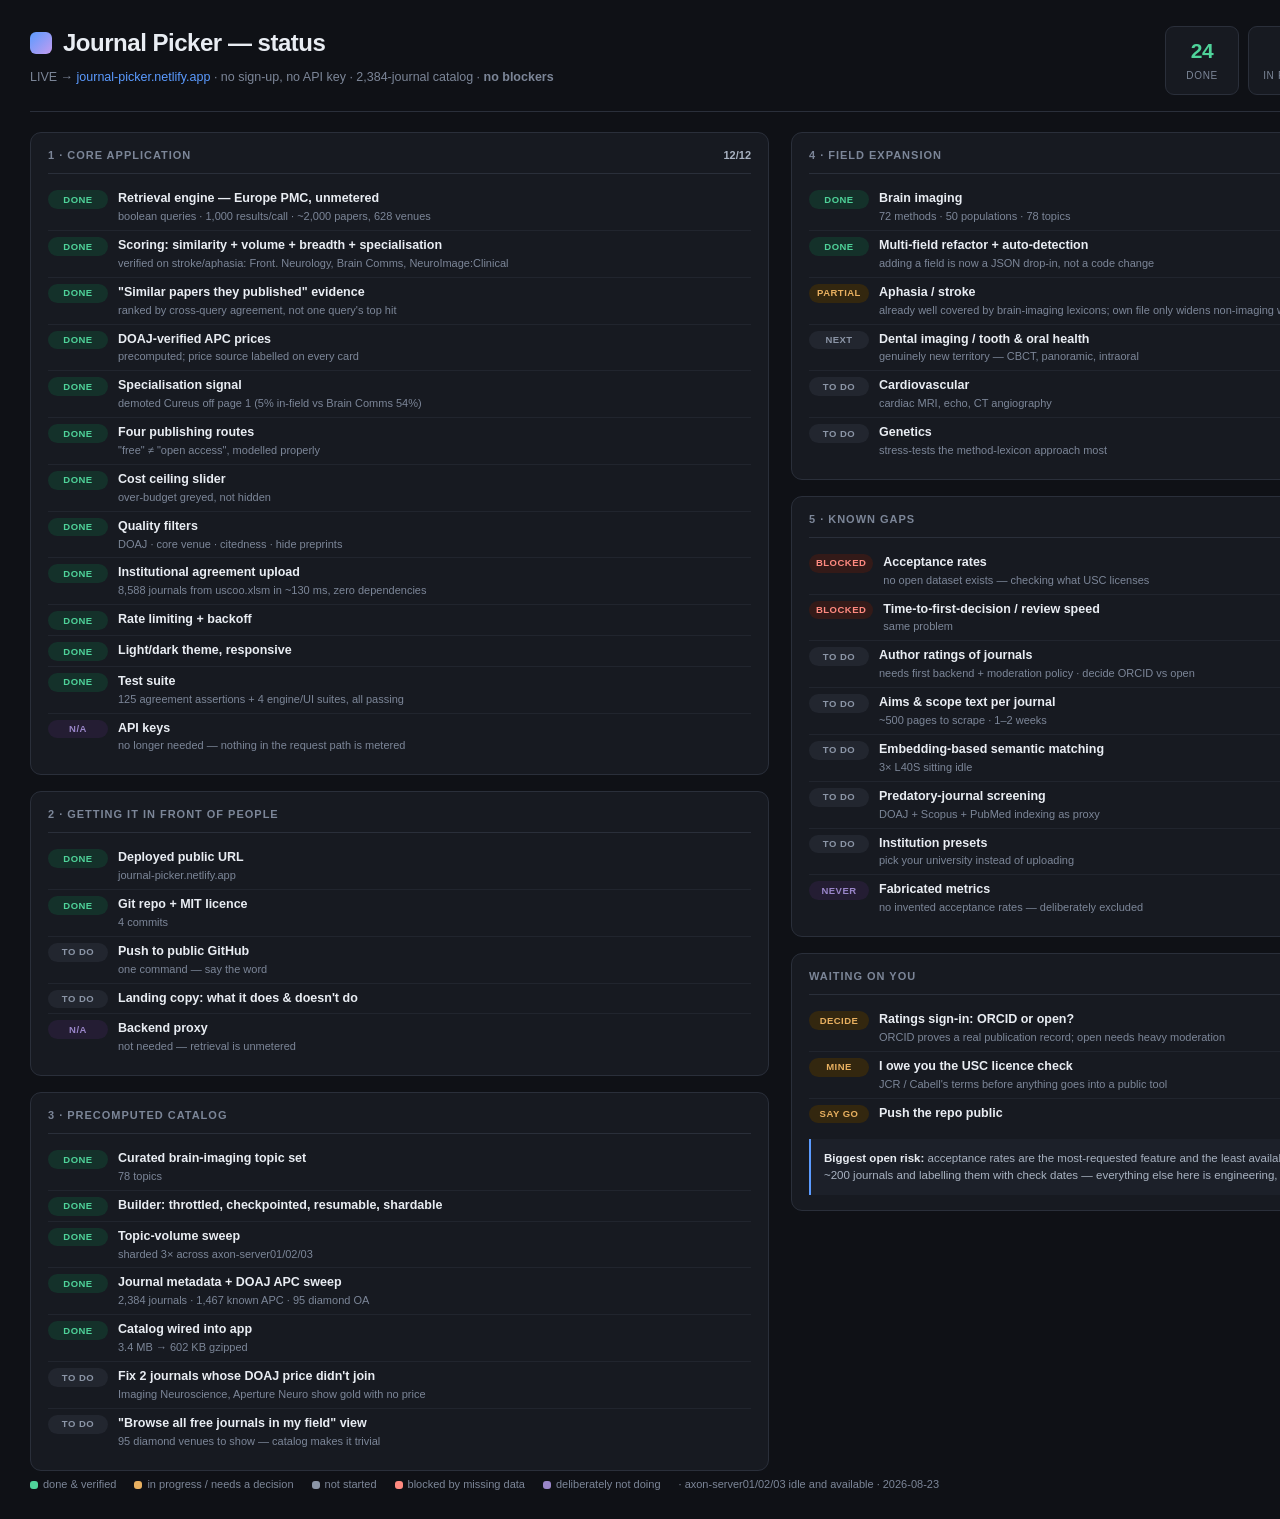
==== status/grid.html @ dd2dc330 "Add visual status grid status/grid.html + render.py produce status/progress.png, the at-a-glance boa" ====
<!DOCTYPE html><html><head><meta charset="utf-8"><style>
:root{
 --bg:#0f1116;--card:#171a21;--card2:#1c2029;--ink:#e9edf3;--ink2:#a8b2c1;--ink3:#79839400;
 --dim:#7c8698;--line:#2a2f3a;--acc:#5b9bff;
 --ok:#4fd39a;--okbg:#14312a;--wip:#e8b060;--wipbg:#33270f;
 --todo:#8b95a6;--todobg:#22262f;--blocked:#ff8a80;--blockedbg:#331a18;
 --skip:#9a86c9;--skipbg:#241d33;
}
*{box-sizing:border-box;margin:0;padding:0}
body{background:var(--bg);color:var(--ink);font:13px/1.45 -apple-system,BlinkMacSystemFont,"Segoe UI",Inter,sans-serif;padding:26px 30px;width:1560px}
.head{display:flex;justify-content:space-between;align-items:flex-start;border-bottom:1px solid var(--line);padding-bottom:16px;margin-bottom:20px}
h1{font-size:24px;letter-spacing:-.02em;display:flex;align-items:center;gap:11px}
.mark{width:22px;height:22px;border-radius:6px;background:linear-gradient(135deg,#5b9bff,#c39cf0)}
.sub{color:var(--dim);font-size:12.5px;margin-top:7px}
.sub a{color:var(--acc);text-decoration:none}
.tally{display:flex;gap:9px}
.t{background:var(--card);border:1px solid var(--line);border-radius:9px;padding:9px 14px;text-align:center;min-width:74px}
.t b{display:block;font-size:21px;letter-spacing:-.02em}
.t span{font-size:10px;text-transform:uppercase;letter-spacing:.07em;color:var(--dim)}
.t.ok b{color:var(--ok)} .t.wip b{color:var(--wip)} .t.blk b{color:var(--blocked)}
.cols{column-count:2;column-gap:22px}
.sec{background:var(--card);border:1px solid var(--line);border-radius:11px;padding:15px 17px;margin-bottom:16px;break-inside:avoid}
.sec h2{font-size:11px;text-transform:uppercase;letter-spacing:.09em;color:var(--dim);padding-bottom:9px;border-bottom:1px solid var(--line);margin-bottom:10px;display:flex;justify-content:space-between}
.sec h2 em{font-style:normal;color:var(--ink2);letter-spacing:0;text-transform:none;font-size:11px}
.row{display:flex;gap:10px;padding:5px 0;align-items:flex-start}
.row+.row{border-top:1px solid #21252e}
.pill{flex:none;font-size:9.5px;font-weight:700;text-transform:uppercase;letter-spacing:.05em;padding:2.5px 7px;border-radius:20px;margin-top:1px;min-width:60px;text-align:center}
.p-ok{background:var(--okbg);color:var(--ok)} .p-wip{background:var(--wipbg);color:var(--wip)}
.p-todo{background:var(--todobg);color:var(--todo)} .p-blk{background:var(--blockedbg);color:var(--blocked)}
.p-skip{background:var(--skipbg);color:var(--skip)}
.txt{flex:1;min-width:0}
.txt b{font-weight:600;font-size:12.5px}
.txt i{font-style:normal;display:block;color:var(--dim);font-size:11px;margin-top:1px}
.note{background:var(--card2);border-left:2px solid var(--acc);border-radius:0 8px 8px 0;padding:11px 13px;margin-top:11px;font-size:11.5px;color:var(--ink2)}
.note b{color:var(--ink)}
.foot{margin-top:6px;color:var(--dim);font-size:11px;display:flex;gap:18px;flex-wrap:wrap}
.k{display:inline-flex;align-items:center;gap:5px}
.dot{width:8px;height:8px;border-radius:3px;display:inline-block}
</style></head><body>

<div class="head">
 <div>
  <h1><span class="mark"></span>Journal Picker — status</h1>
  <div class="sub">LIVE → <a>journal-picker.netlify.app</a> · no sign-up, no API key · 2,384-journal catalog · <b>no blockers</b></div>
 </div>
 <div class="tally">
  <div class="t ok"><b>24</b><span>done</span></div>
  <div class="t wip"><b>2</b><span>in progress</span></div>
  <div class="t"><b>12</b><span>to do</span></div>
  <div class="t blk"><b>2</b><span>blocked</span></div>
 </div>
</div>

<div class="cols">

<div class="sec"><h2>1 · Core application <em>12/12</em></h2>
<div class="row"><span class="pill p-ok">done</span><div class="txt"><b>Retrieval engine — Europe PMC, unmetered</b><i>boolean queries · 1,000 results/call · ~2,000 papers, 628 venues</i></div></div>
<div class="row"><span class="pill p-ok">done</span><div class="txt"><b>Scoring: similarity + volume + breadth + specialisation</b><i>verified on stroke/aphasia: Front. Neurology, Brain Comms, NeuroImage:Clinical</i></div></div>
<div class="row"><span class="pill p-ok">done</span><div class="txt"><b>"Similar papers they published" evidence</b><i>ranked by cross-query agreement, not one query's top hit</i></div></div>
<div class="row"><span class="pill p-ok">done</span><div class="txt"><b>DOAJ-verified APC prices</b><i>precomputed; price source labelled on every card</i></div></div>
<div class="row"><span class="pill p-ok">done</span><div class="txt"><b>Specialisation signal</b><i>demoted Cureus off page 1 (5% in-field vs Brain Comms 54%)</i></div></div>
<div class="row"><span class="pill p-ok">done</span><div class="txt"><b>Four publishing routes</b><i>"free" ≠ "open access", modelled properly</i></div></div>
<div class="row"><span class="pill p-ok">done</span><div class="txt"><b>Cost ceiling slider</b><i>over-budget greyed, not hidden</i></div></div>
<div class="row"><span class="pill p-ok">done</span><div class="txt"><b>Quality filters</b><i>DOAJ · core venue · citedness · hide preprints</i></div></div>
<div class="row"><span class="pill p-ok">done</span><div class="txt"><b>Institutional agreement upload</b><i>8,588 journals from uscoo.xlsm in ~130 ms, zero dependencies</i></div></div>
<div class="row"><span class="pill p-ok">done</span><div class="txt"><b>Rate limiting + backoff</b></div></div>
<div class="row"><span class="pill p-ok">done</span><div class="txt"><b>Light/dark theme, responsive</b></div></div>
<div class="row"><span class="pill p-ok">done</span><div class="txt"><b>Test suite</b><i>125 agreement assertions + 4 engine/UI suites, all passing</i></div></div>
<div class="row"><span class="pill p-skip">n/a</span><div class="txt"><b>API keys</b><i>no longer needed — nothing in the request path is metered</i></div></div>
</div>

<div class="sec"><h2>2 · Getting it in front of people</h2>
<div class="row"><span class="pill p-ok">done</span><div class="txt"><b>Deployed public URL</b><i>journal-picker.netlify.app</i></div></div>
<div class="row"><span class="pill p-ok">done</span><div class="txt"><b>Git repo + MIT licence</b><i>4 commits</i></div></div>
<div class="row"><span class="pill p-todo">to do</span><div class="txt"><b>Push to public GitHub</b><i>one command — say the word</i></div></div>
<div class="row"><span class="pill p-todo">to do</span><div class="txt"><b>Landing copy: what it does &amp; doesn't do</b></div></div>
<div class="row"><span class="pill p-skip">n/a</span><div class="txt"><b>Backend proxy</b><i>not needed — retrieval is unmetered</i></div></div>
</div>

<div class="sec"><h2>3 · Precomputed catalog</h2>
<div class="row"><span class="pill p-ok">done</span><div class="txt"><b>Curated brain-imaging topic set</b><i>78 topics</i></div></div>
<div class="row"><span class="pill p-ok">done</span><div class="txt"><b>Builder: throttled, checkpointed, resumable, shardable</b></div></div>
<div class="row"><span class="pill p-ok">done</span><div class="txt"><b>Topic-volume sweep</b><i>sharded 3× across axon-server01/02/03</i></div></div>
<div class="row"><span class="pill p-ok">done</span><div class="txt"><b>Journal metadata + DOAJ APC sweep</b><i>2,384 journals · 1,467 known APC · 95 diamond OA</i></div></div>
<div class="row"><span class="pill p-ok">done</span><div class="txt"><b>Catalog wired into app</b><i>3.4 MB → 602 KB gzipped</i></div></div>
<div class="row"><span class="pill p-todo">to do</span><div class="txt"><b>Fix 2 journals whose DOAJ price didn't join</b><i>Imaging Neuroscience, Aperture Neuro show gold with no price</i></div></div>
<div class="row"><span class="pill p-todo">to do</span><div class="txt"><b>"Browse all free journals in my field" view</b><i>95 diamond venues to show — catalog makes it trivial</i></div></div>
</div>

<div class="sec"><h2>4 · Field expansion <em>your priority order</em></h2>
<div class="row"><span class="pill p-ok">done</span><div class="txt"><b>Brain imaging</b><i>72 methods · 50 populations · 78 topics</i></div></div>
<div class="row"><span class="pill p-ok">done</span><div class="txt"><b>Multi-field refactor + auto-detection</b><i>adding a field is now a JSON drop-in, not a code change</i></div></div>
<div class="row"><span class="pill p-wip">partial</span><div class="txt"><b>Aphasia / stroke</b><i>already well covered by brain-imaging lexicons; own file only widens non-imaging work</i></div></div>
<div class="row"><span class="pill p-todo">next</span><div class="txt"><b>Dental imaging / tooth &amp; oral health</b><i>genuinely new territory — CBCT, panoramic, intraoral</i></div></div>
<div class="row"><span class="pill p-todo">to do</span><div class="txt"><b>Cardiovascular</b><i>cardiac MRI, echo, CT angiography</i></div></div>
<div class="row"><span class="pill p-todo">to do</span><div class="txt"><b>Genetics</b><i>stress-tests the method-lexicon approach most</i></div></div>
</div>

<div class="sec"><h2>5 · Known gaps</h2>
<div class="row"><span class="pill p-blk">blocked</span><div class="txt"><b>Acceptance rates</b><i>no open dataset exists — checking what USC licenses</i></div></div>
<div class="row"><span class="pill p-blk">blocked</span><div class="txt"><b>Time-to-first-decision / review speed</b><i>same problem</i></div></div>
<div class="row"><span class="pill p-todo">to do</span><div class="txt"><b>Author ratings of journals</b><i>needs first backend + moderation policy · decide ORCID vs open</i></div></div>
<div class="row"><span class="pill p-todo">to do</span><div class="txt"><b>Aims &amp; scope text per journal</b><i>~500 pages to scrape · 1–2 weeks</i></div></div>
<div class="row"><span class="pill p-todo">to do</span><div class="txt"><b>Embedding-based semantic matching</b><i>3× L40S sitting idle</i></div></div>
<div class="row"><span class="pill p-todo">to do</span><div class="txt"><b>Predatory-journal screening</b><i>DOAJ + Scopus + PubMed indexing as proxy</i></div></div>
<div class="row"><span class="pill p-todo">to do</span><div class="txt"><b>Institution presets</b><i>pick your university instead of uploading</i></div></div>
<div class="row"><span class="pill p-skip">never</span><div class="txt"><b>Fabricated metrics</b><i>no invented acceptance rates — deliberately excluded</i></div></div>
</div>

<div class="sec"><h2>Waiting on you</h2>
<div class="row"><span class="pill p-wip">decide</span><div class="txt"><b>Ratings sign-in: ORCID or open?</b><i>ORCID proves a real publication record; open needs heavy moderation</i></div></div>
<div class="row"><span class="pill p-wip">mine</span><div class="txt"><b>I owe you the USC licence check</b><i>JCR / Cabell's terms before anything goes into a public tool</i></div></div>
<div class="row"><span class="pill p-wip">say go</span><div class="txt"><b>Push the repo public</b></div></div>
<div class="note"><b>Biggest open risk:</b> acceptance rates are the most-requested feature and the least available. Realistic path is hand-curating the top ~200 journals and labelling them with check dates — everything else here is engineering, that one is data.</div>
</div>

</div>

<div class="foot">
 <span class="k"><i class="dot" style="background:#4fd39a"></i>done &amp; verified</span>
 <span class="k"><i class="dot" style="background:#e8b060"></i>in progress / needs a decision</span>
 <span class="k"><i class="dot" style="background:#8b95a6"></i>not started</span>
 <span class="k"><i class="dot" style="background:#ff8a80"></i>blocked by missing data</span>
 <span class="k"><i class="dot" style="background:#9a86c9"></i>deliberately not doing</span>
 <span>· axon-server01/02/03 idle and available · 2026-08-23</span>
</div>
</body></html>
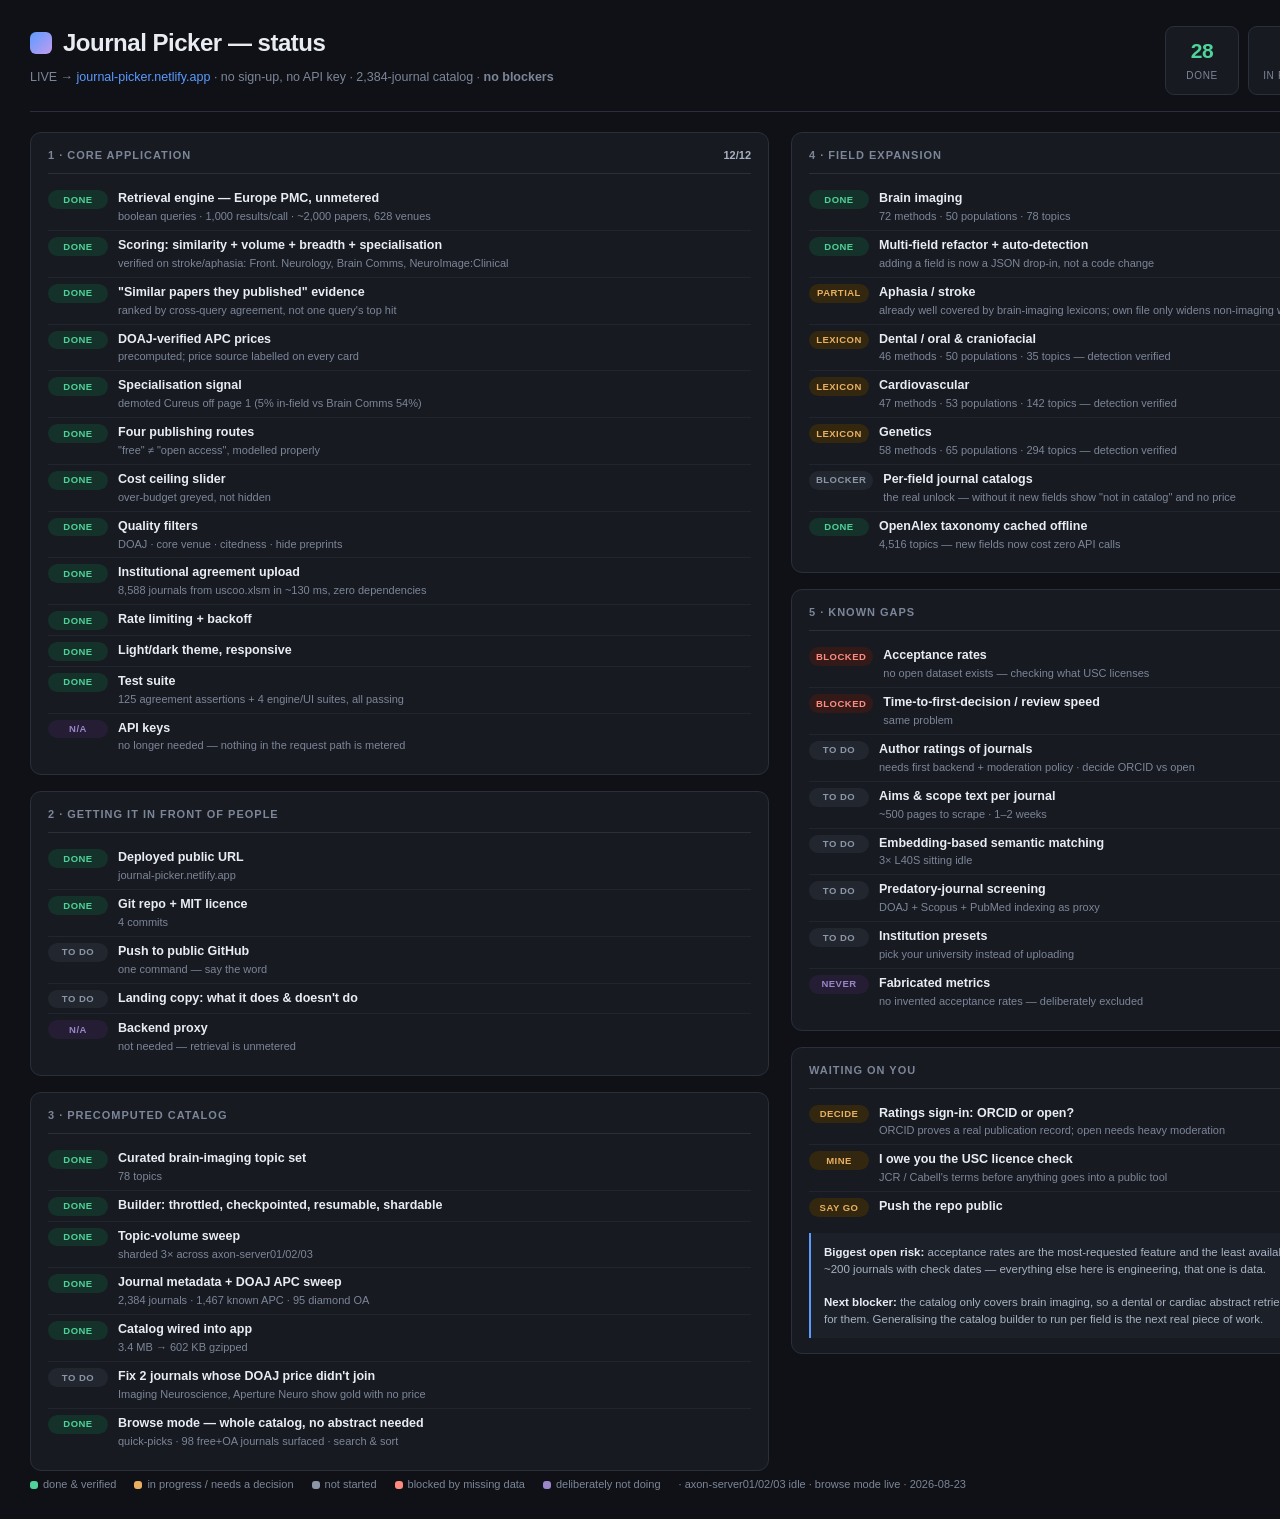
==== commit f5617102: "Refresh status grid Co-Authored-By: Claude Opus 5 (1M context) <noreply@anthropic.com>" ====
--- a/status/grid.html
+++ b/status/grid.html
@@ -44,9 +44,9 @@
   <div class="sub">LIVE → <a>journal-picker.netlify.app</a> · no sign-up, no API key · 2,384-journal catalog · <b>no blockers</b></div>
  </div>
  <div class="tally">
-  <div class="t ok"><b>24</b><span>done</span></div>
+  <div class="t ok"><b>28</b><span>done</span></div>
   <div class="t wip"><b>2</b><span>in progress</span></div>
-  <div class="t"><b>12</b><span>to do</span></div>
+  <div class="t"><b>9</b><span>to do</span></div>
   <div class="t blk"><b>2</b><span>blocked</span></div>
  </div>
 </div>
@@ -84,16 +84,18 @@
 <div class="row"><span class="pill p-ok">done</span><div class="txt"><b>Journal metadata + DOAJ APC sweep</b><i>2,384 journals · 1,467 known APC · 95 diamond OA</i></div></div>
 <div class="row"><span class="pill p-ok">done</span><div class="txt"><b>Catalog wired into app</b><i>3.4 MB → 602 KB gzipped</i></div></div>
 <div class="row"><span class="pill p-todo">to do</span><div class="txt"><b>Fix 2 journals whose DOAJ price didn't join</b><i>Imaging Neuroscience, Aperture Neuro show gold with no price</i></div></div>
-<div class="row"><span class="pill p-todo">to do</span><div class="txt"><b>"Browse all free journals in my field" view</b><i>95 diamond venues to show — catalog makes it trivial</i></div></div>
+<div class="row"><span class="pill p-ok">done</span><div class="txt"><b>Browse mode — whole catalog, no abstract needed</b><i>quick-picks · 98 free+OA journals surfaced · search &amp; sort</i></div></div>
 </div>
 
-<div class="sec"><h2>4 · Field expansion <em>your priority order</em></h2>
+<div class="sec"><h2>4 · Field expansion <em>lexicons done, catalogs pending</em></h2>
 <div class="row"><span class="pill p-ok">done</span><div class="txt"><b>Brain imaging</b><i>72 methods · 50 populations · 78 topics</i></div></div>
 <div class="row"><span class="pill p-ok">done</span><div class="txt"><b>Multi-field refactor + auto-detection</b><i>adding a field is now a JSON drop-in, not a code change</i></div></div>
 <div class="row"><span class="pill p-wip">partial</span><div class="txt"><b>Aphasia / stroke</b><i>already well covered by brain-imaging lexicons; own file only widens non-imaging work</i></div></div>
-<div class="row"><span class="pill p-todo">next</span><div class="txt"><b>Dental imaging / tooth &amp; oral health</b><i>genuinely new territory — CBCT, panoramic, intraoral</i></div></div>
-<div class="row"><span class="pill p-todo">to do</span><div class="txt"><b>Cardiovascular</b><i>cardiac MRI, echo, CT angiography</i></div></div>
-<div class="row"><span class="pill p-todo">to do</span><div class="txt"><b>Genetics</b><i>stress-tests the method-lexicon approach most</i></div></div>
+<div class="row"><span class="pill p-wip">lexicon</span><div class="txt"><b>Dental / oral &amp; craniofacial</b><i>46 methods · 50 populations · 35 topics — detection verified</i></div></div>
+<div class="row"><span class="pill p-wip">lexicon</span><div class="txt"><b>Cardiovascular</b><i>47 methods · 53 populations · 142 topics — detection verified</i></div></div>
+<div class="row"><span class="pill p-wip">lexicon</span><div class="txt"><b>Genetics</b><i>58 methods · 65 populations · 294 topics — detection verified</i></div></div>
+<div class="row"><span class="pill p-todo">blocker</span><div class="txt"><b>Per-field journal catalogs</b><i>the real unlock — without it new fields show "not in catalog" and no price</i></div></div>
+<div class="row"><span class="pill p-ok">done</span><div class="txt"><b>OpenAlex taxonomy cached offline</b><i>4,516 topics — new fields now cost zero API calls</i></div></div>
 </div>
 
 <div class="sec"><h2>5 · Known gaps</h2>
@@ -111,7 +113,7 @@
 <div class="row"><span class="pill p-wip">decide</span><div class="txt"><b>Ratings sign-in: ORCID or open?</b><i>ORCID proves a real publication record; open needs heavy moderation</i></div></div>
 <div class="row"><span class="pill p-wip">mine</span><div class="txt"><b>I owe you the USC licence check</b><i>JCR / Cabell's terms before anything goes into a public tool</i></div></div>
 <div class="row"><span class="pill p-wip">say go</span><div class="txt"><b>Push the repo public</b></div></div>
-<div class="note"><b>Biggest open risk:</b> acceptance rates are the most-requested feature and the least available. Realistic path is hand-curating the top ~200 journals and labelling them with check dates — everything else here is engineering, that one is data.</div>
+<div class="note"><b>Biggest open risk:</b> acceptance rates are the most-requested feature and the least available. Realistic path is hand-curating the top ~200 journals with check dates — everything else here is engineering, that one is data.<br><br><b>Next blocker:</b> the catalog only covers brain imaging, so a dental or cardiac abstract retrieves the right journals but shows no price for them. Generalising the catalog builder to run per field is the next real piece of work.</div>
 </div>
 
 </div>
@@ -122,6 +124,6 @@
  <span class="k"><i class="dot" style="background:#8b95a6"></i>not started</span>
  <span class="k"><i class="dot" style="background:#ff8a80"></i>blocked by missing data</span>
  <span class="k"><i class="dot" style="background:#9a86c9"></i>deliberately not doing</span>
- <span>· axon-server01/02/03 idle and available · 2026-08-23</span>
+ <span>· axon-server01/02/03 idle · browse mode live · 2026-08-23</span>
 </div>
 </body></html>
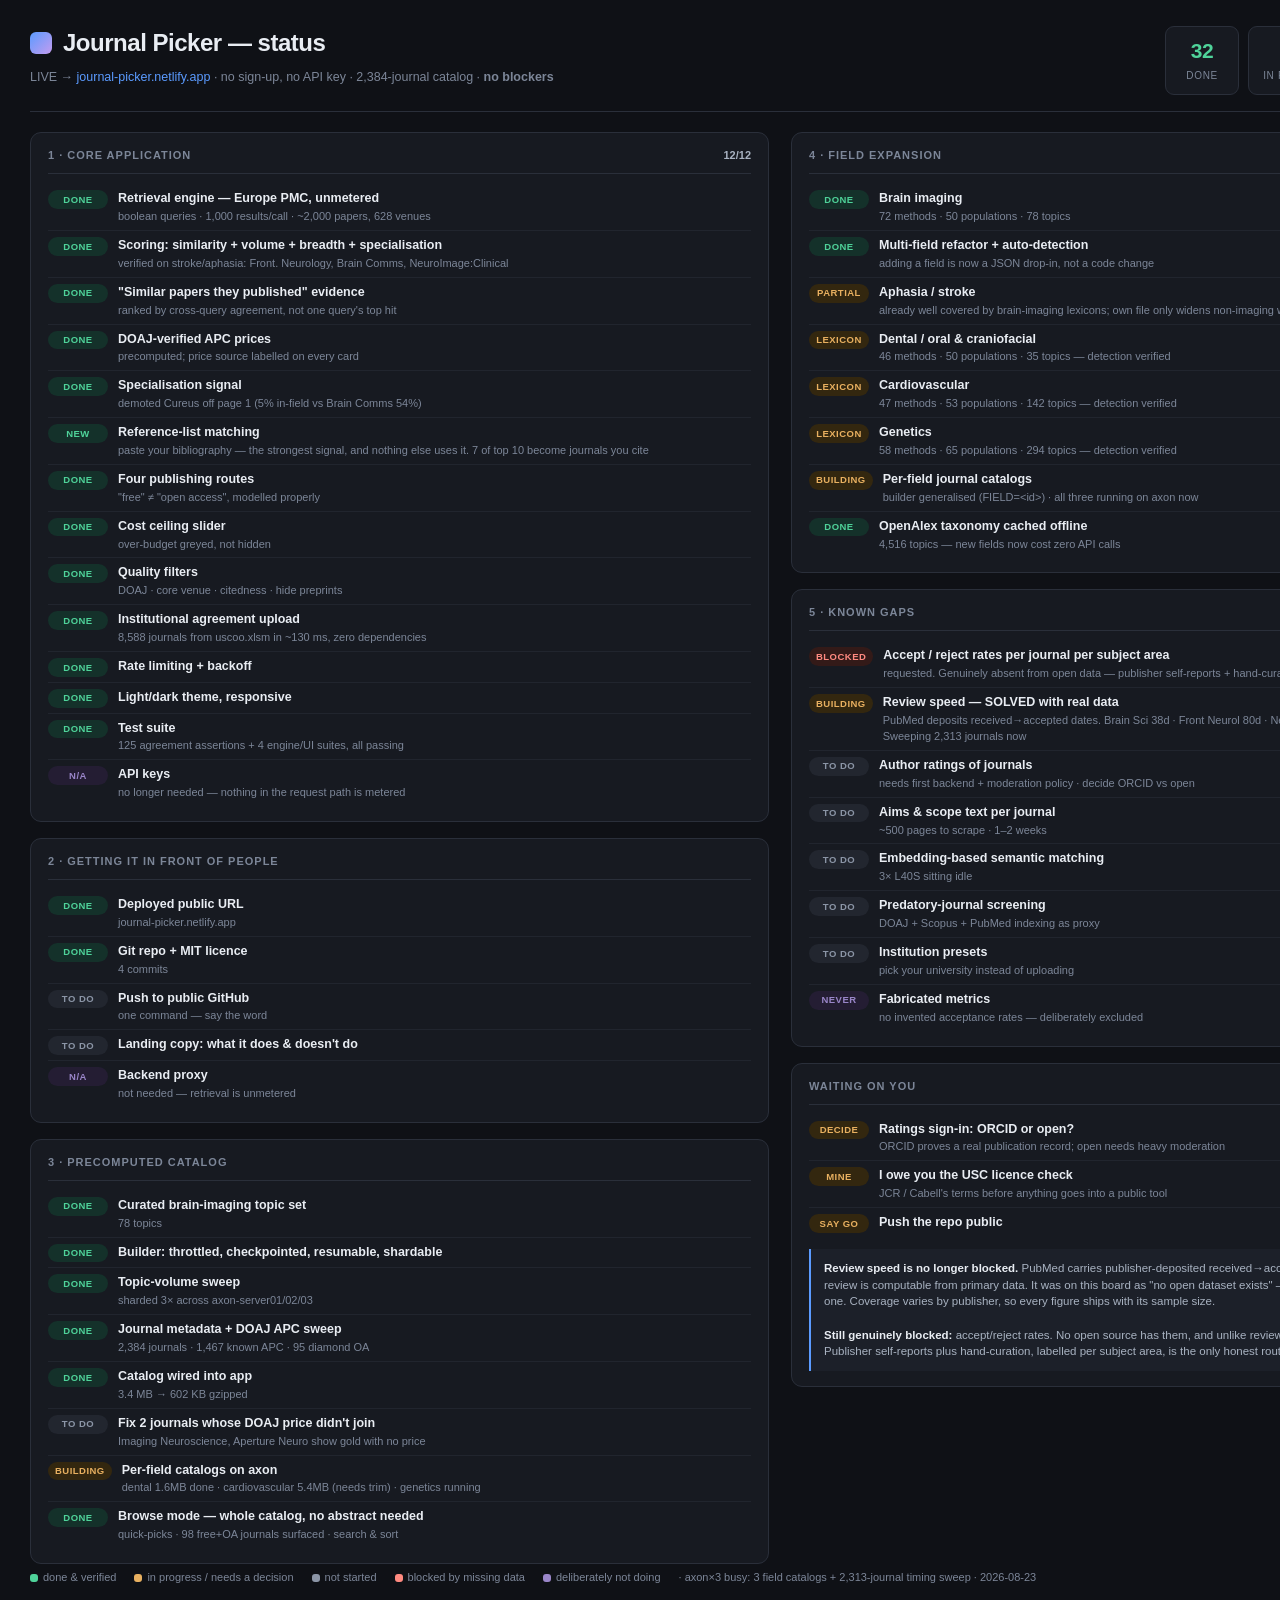
==== commit 6b1ec3a8: "Refresh status grid Co-Authored-By: Claude Opus 5 (1M context) <noreply@anthropic.com>" ====
--- a/status/grid.html
+++ b/status/grid.html
@@ -44,10 +44,10 @@
   <div class="sub">LIVE → <a>journal-picker.netlify.app</a> · no sign-up, no API key · 2,384-journal catalog · <b>no blockers</b></div>
  </div>
  <div class="tally">
-  <div class="t ok"><b>28</b><span>done</span></div>
-  <div class="t wip"><b>2</b><span>in progress</span></div>
+  <div class="t ok"><b>32</b><span>done</span></div>
+  <div class="t wip"><b>5</b><span>in progress</span></div>
   <div class="t"><b>9</b><span>to do</span></div>
-  <div class="t blk"><b>2</b><span>blocked</span></div>
+  <div class="t blk"><b>1</b><span>blocked</span></div>
  </div>
 </div>
 
@@ -59,6 +59,7 @@
 <div class="row"><span class="pill p-ok">done</span><div class="txt"><b>"Similar papers they published" evidence</b><i>ranked by cross-query agreement, not one query's top hit</i></div></div>
 <div class="row"><span class="pill p-ok">done</span><div class="txt"><b>DOAJ-verified APC prices</b><i>precomputed; price source labelled on every card</i></div></div>
 <div class="row"><span class="pill p-ok">done</span><div class="txt"><b>Specialisation signal</b><i>demoted Cureus off page 1 (5% in-field vs Brain Comms 54%)</i></div></div>
+<div class="row"><span class="pill p-ok">NEW</span><div class="txt"><b>Reference-list matching</b><i>paste your bibliography — the strongest signal, and nothing else uses it. 7 of top 10 become journals you cite</i></div></div>
 <div class="row"><span class="pill p-ok">done</span><div class="txt"><b>Four publishing routes</b><i>"free" ≠ "open access", modelled properly</i></div></div>
 <div class="row"><span class="pill p-ok">done</span><div class="txt"><b>Cost ceiling slider</b><i>over-budget greyed, not hidden</i></div></div>
 <div class="row"><span class="pill p-ok">done</span><div class="txt"><b>Quality filters</b><i>DOAJ · core venue · citedness · hide preprints</i></div></div>
@@ -84,6 +85,7 @@
 <div class="row"><span class="pill p-ok">done</span><div class="txt"><b>Journal metadata + DOAJ APC sweep</b><i>2,384 journals · 1,467 known APC · 95 diamond OA</i></div></div>
 <div class="row"><span class="pill p-ok">done</span><div class="txt"><b>Catalog wired into app</b><i>3.4 MB → 602 KB gzipped</i></div></div>
 <div class="row"><span class="pill p-todo">to do</span><div class="txt"><b>Fix 2 journals whose DOAJ price didn't join</b><i>Imaging Neuroscience, Aperture Neuro show gold with no price</i></div></div>
+<div class="row"><span class="pill p-wip">building</span><div class="txt"><b>Per-field catalogs on axon</b><i>dental 1.6MB done · cardiovascular 5.4MB (needs trim) · genetics running</i></div></div>
 <div class="row"><span class="pill p-ok">done</span><div class="txt"><b>Browse mode — whole catalog, no abstract needed</b><i>quick-picks · 98 free+OA journals surfaced · search &amp; sort</i></div></div>
 </div>
 
@@ -94,13 +96,13 @@
 <div class="row"><span class="pill p-wip">lexicon</span><div class="txt"><b>Dental / oral &amp; craniofacial</b><i>46 methods · 50 populations · 35 topics — detection verified</i></div></div>
 <div class="row"><span class="pill p-wip">lexicon</span><div class="txt"><b>Cardiovascular</b><i>47 methods · 53 populations · 142 topics — detection verified</i></div></div>
 <div class="row"><span class="pill p-wip">lexicon</span><div class="txt"><b>Genetics</b><i>58 methods · 65 populations · 294 topics — detection verified</i></div></div>
-<div class="row"><span class="pill p-todo">blocker</span><div class="txt"><b>Per-field journal catalogs</b><i>the real unlock — without it new fields show "not in catalog" and no price</i></div></div>
+<div class="row"><span class="pill p-wip">building</span><div class="txt"><b>Per-field journal catalogs</b><i>builder generalised (FIELD=&lt;id&gt;) · all three running on axon now</i></div></div>
 <div class="row"><span class="pill p-ok">done</span><div class="txt"><b>OpenAlex taxonomy cached offline</b><i>4,516 topics — new fields now cost zero API calls</i></div></div>
 </div>
 
 <div class="sec"><h2>5 · Known gaps</h2>
-<div class="row"><span class="pill p-blk">blocked</span><div class="txt"><b>Acceptance rates</b><i>no open dataset exists — checking what USC licenses</i></div></div>
-<div class="row"><span class="pill p-blk">blocked</span><div class="txt"><b>Time-to-first-decision / review speed</b><i>same problem</i></div></div>
+<div class="row"><span class="pill p-blk">blocked</span><div class="txt"><b>Accept / reject rates per journal per subject area</b><i>requested. Genuinely absent from open data — publisher self-reports + hand-curation is the only route</i></div></div>
+<div class="row"><span class="pill p-wip">building</span><div class="txt"><b>Review speed — SOLVED with real data</b><i>PubMed deposits received→accepted dates. Brain Sci 38d · Front Neurol 80d · NeuroImage 138d · Brain Comms 222d. Sweeping 2,313 journals now</i></div></div>
 <div class="row"><span class="pill p-todo">to do</span><div class="txt"><b>Author ratings of journals</b><i>needs first backend + moderation policy · decide ORCID vs open</i></div></div>
 <div class="row"><span class="pill p-todo">to do</span><div class="txt"><b>Aims &amp; scope text per journal</b><i>~500 pages to scrape · 1–2 weeks</i></div></div>
 <div class="row"><span class="pill p-todo">to do</span><div class="txt"><b>Embedding-based semantic matching</b><i>3× L40S sitting idle</i></div></div>
@@ -113,7 +115,7 @@
 <div class="row"><span class="pill p-wip">decide</span><div class="txt"><b>Ratings sign-in: ORCID or open?</b><i>ORCID proves a real publication record; open needs heavy moderation</i></div></div>
 <div class="row"><span class="pill p-wip">mine</span><div class="txt"><b>I owe you the USC licence check</b><i>JCR / Cabell's terms before anything goes into a public tool</i></div></div>
 <div class="row"><span class="pill p-wip">say go</span><div class="txt"><b>Push the repo public</b></div></div>
-<div class="note"><b>Biggest open risk:</b> acceptance rates are the most-requested feature and the least available. Realistic path is hand-curating the top ~200 journals with check dates — everything else here is engineering, that one is data.<br><br><b>Next blocker:</b> the catalog only covers brain imaging, so a dental or cardiac abstract retrieves the right journals but shows no price for them. Generalising the catalog builder to run per field is the next real piece of work.</div>
+<div class="note"><b>Review speed is no longer blocked.</b> PubMed carries publisher-deposited received→accepted dates per article, so median time in review is computable from primary data. It was on this board as "no open dataset exists" — there is one, it just is not advertised as one. Coverage varies by publisher, so every figure ships with its sample size.<br><br><b>Still genuinely blocked:</b> accept/reject rates. No open source has them, and unlike review times there is no proxy hiding in the data. Publisher self-reports plus hand-curation, labelled per subject area, is the only honest route.</div>
 </div>
 
 </div>
@@ -124,6 +126,6 @@
  <span class="k"><i class="dot" style="background:#8b95a6"></i>not started</span>
  <span class="k"><i class="dot" style="background:#ff8a80"></i>blocked by missing data</span>
  <span class="k"><i class="dot" style="background:#9a86c9"></i>deliberately not doing</span>
- <span>· axon-server01/02/03 idle · browse mode live · 2026-08-23</span>
+ <span>· axon×3 busy: 3 field catalogs + 2,313-journal timing sweep · 2026-08-23</span>
 </div>
 </body></html>
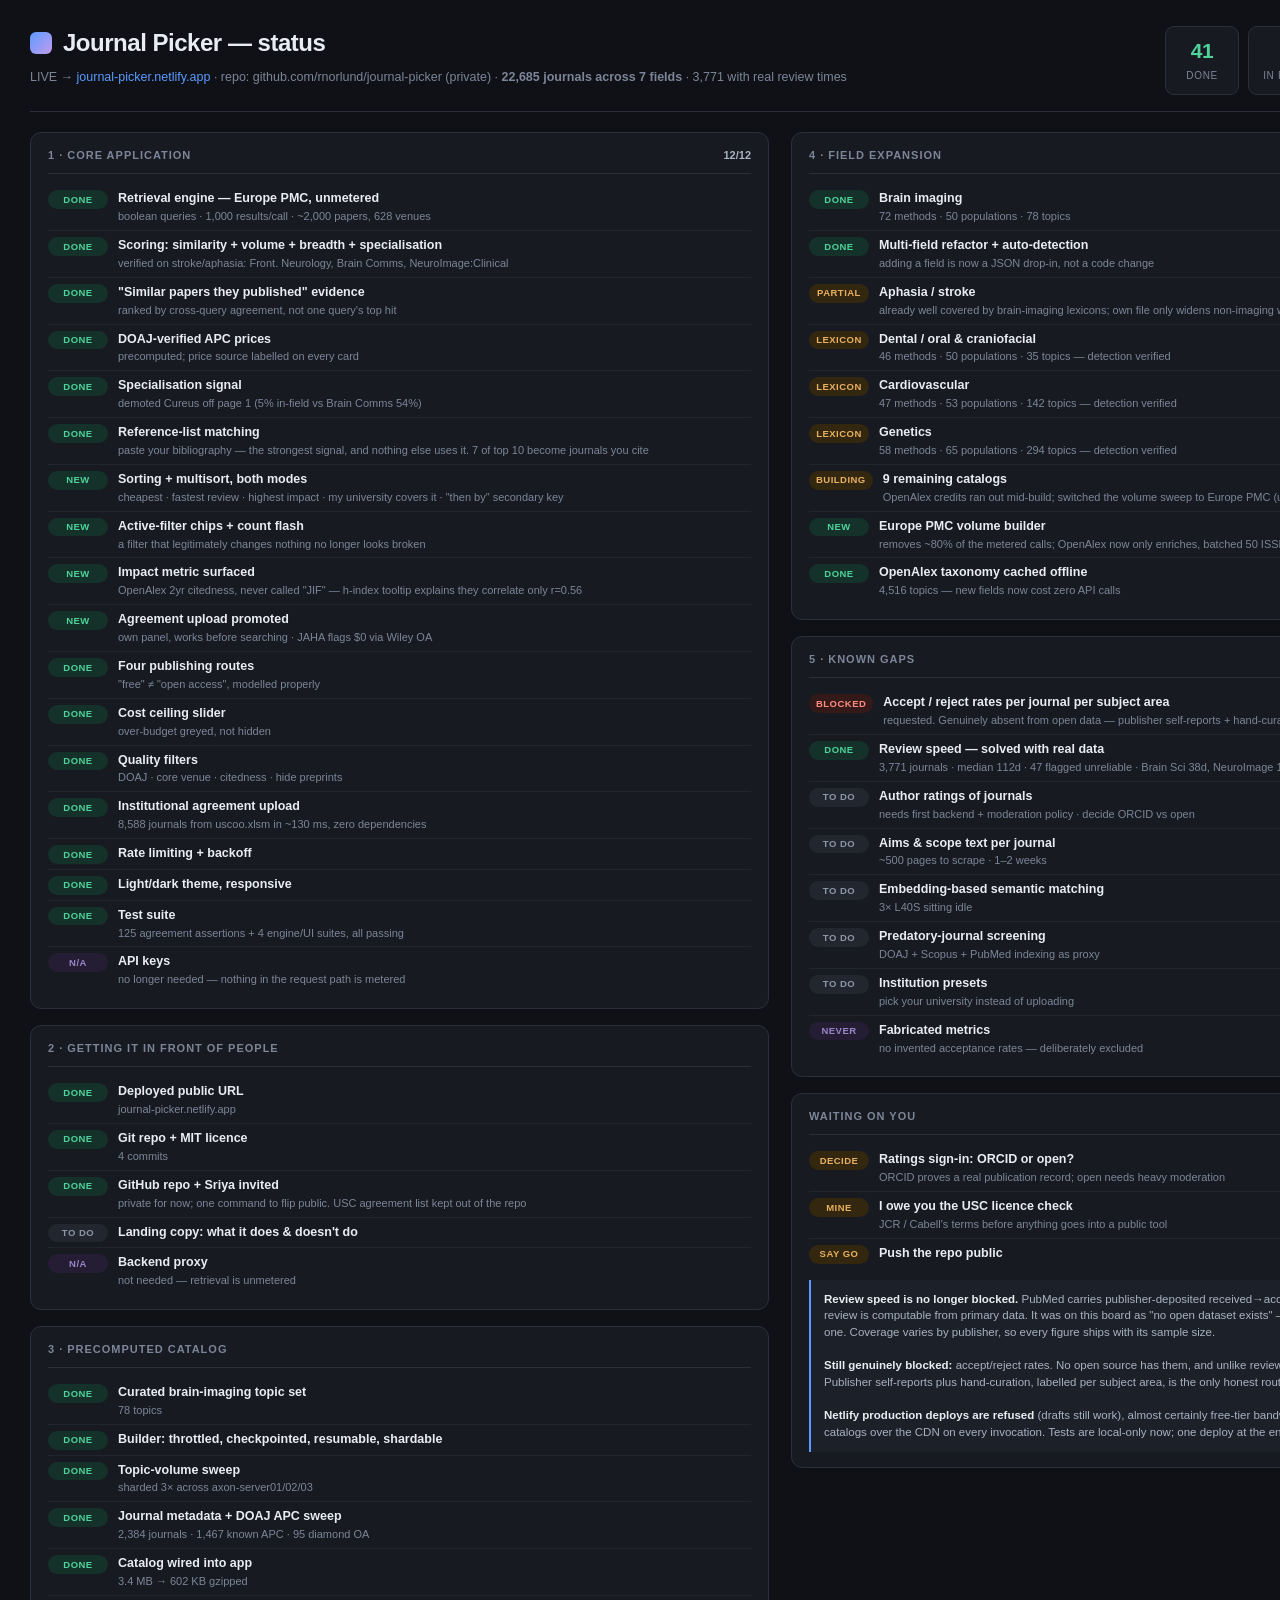
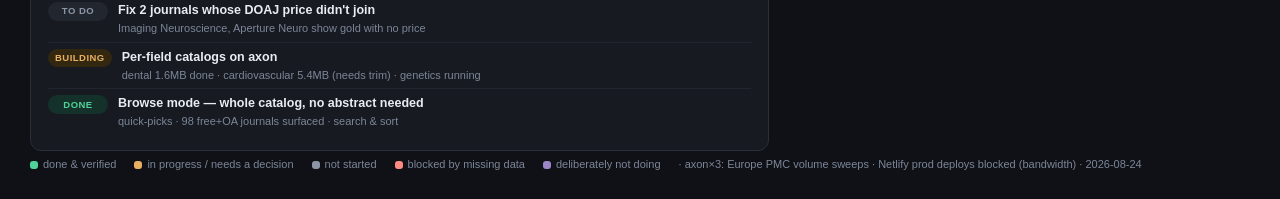
==== commit cc070ed4: "Build field volume from Europe PMC instead of OpenAlex The nine remaining catalogs were stalled behi" ====
--- a/status/grid.html
+++ b/status/grid.html
@@ -41,12 +41,12 @@
 <div class="head">
  <div>
   <h1><span class="mark"></span>Journal Picker — status</h1>
-  <div class="sub">LIVE → <a>journal-picker.netlify.app</a> · no sign-up, no API key · 2,384-journal catalog · <b>no blockers</b></div>
+  <div class="sub">LIVE → <a>journal-picker.netlify.app</a> · repo: github.com/rnorlund/journal-picker (private) · <b>22,685 journals across 7 fields</b> · 3,771 with real review times</div>
  </div>
  <div class="tally">
-  <div class="t ok"><b>32</b><span>done</span></div>
-  <div class="t wip"><b>5</b><span>in progress</span></div>
-  <div class="t"><b>9</b><span>to do</span></div>
+  <div class="t ok"><b>41</b><span>done</span></div>
+  <div class="t wip"><b>3</b><span>in progress</span></div>
+  <div class="t"><b>6</b><span>to do</span></div>
   <div class="t blk"><b>1</b><span>blocked</span></div>
  </div>
 </div>
@@ -59,7 +59,11 @@
 <div class="row"><span class="pill p-ok">done</span><div class="txt"><b>"Similar papers they published" evidence</b><i>ranked by cross-query agreement, not one query's top hit</i></div></div>
 <div class="row"><span class="pill p-ok">done</span><div class="txt"><b>DOAJ-verified APC prices</b><i>precomputed; price source labelled on every card</i></div></div>
 <div class="row"><span class="pill p-ok">done</span><div class="txt"><b>Specialisation signal</b><i>demoted Cureus off page 1 (5% in-field vs Brain Comms 54%)</i></div></div>
-<div class="row"><span class="pill p-ok">NEW</span><div class="txt"><b>Reference-list matching</b><i>paste your bibliography — the strongest signal, and nothing else uses it. 7 of top 10 become journals you cite</i></div></div>
+<div class="row"><span class="pill p-ok">done</span><div class="txt"><b>Reference-list matching</b><i>paste your bibliography — the strongest signal, and nothing else uses it. 7 of top 10 become journals you cite</i></div></div>
+<div class="row"><span class="pill p-ok">NEW</span><div class="txt"><b>Sorting + multisort, both modes</b><i>cheapest · fastest review · highest impact · my university covers it · "then by" secondary key</i></div></div>
+<div class="row"><span class="pill p-ok">NEW</span><div class="txt"><b>Active-filter chips + count flash</b><i>a filter that legitimately changes nothing no longer looks broken</i></div></div>
+<div class="row"><span class="pill p-ok">NEW</span><div class="txt"><b>Impact metric surfaced</b><i>OpenAlex 2yr citedness, never called "JIF" — h-index tooltip explains they correlate only r=0.56</i></div></div>
+<div class="row"><span class="pill p-ok">NEW</span><div class="txt"><b>Agreement upload promoted</b><i>own panel, works before searching · JAHA flags $0 via Wiley OA</i></div></div>
 <div class="row"><span class="pill p-ok">done</span><div class="txt"><b>Four publishing routes</b><i>"free" ≠ "open access", modelled properly</i></div></div>
 <div class="row"><span class="pill p-ok">done</span><div class="txt"><b>Cost ceiling slider</b><i>over-budget greyed, not hidden</i></div></div>
 <div class="row"><span class="pill p-ok">done</span><div class="txt"><b>Quality filters</b><i>DOAJ · core venue · citedness · hide preprints</i></div></div>
@@ -73,7 +77,7 @@
 <div class="sec"><h2>2 · Getting it in front of people</h2>
 <div class="row"><span class="pill p-ok">done</span><div class="txt"><b>Deployed public URL</b><i>journal-picker.netlify.app</i></div></div>
 <div class="row"><span class="pill p-ok">done</span><div class="txt"><b>Git repo + MIT licence</b><i>4 commits</i></div></div>
-<div class="row"><span class="pill p-todo">to do</span><div class="txt"><b>Push to public GitHub</b><i>one command — say the word</i></div></div>
+<div class="row"><span class="pill p-ok">done</span><div class="txt"><b>GitHub repo + Sriya invited</b><i>private for now; one command to flip public. USC agreement list kept out of the repo</i></div></div>
 <div class="row"><span class="pill p-todo">to do</span><div class="txt"><b>Landing copy: what it does &amp; doesn't do</b></div></div>
 <div class="row"><span class="pill p-skip">n/a</span><div class="txt"><b>Backend proxy</b><i>not needed — retrieval is unmetered</i></div></div>
 </div>
@@ -96,13 +100,14 @@
 <div class="row"><span class="pill p-wip">lexicon</span><div class="txt"><b>Dental / oral &amp; craniofacial</b><i>46 methods · 50 populations · 35 topics — detection verified</i></div></div>
 <div class="row"><span class="pill p-wip">lexicon</span><div class="txt"><b>Cardiovascular</b><i>47 methods · 53 populations · 142 topics — detection verified</i></div></div>
 <div class="row"><span class="pill p-wip">lexicon</span><div class="txt"><b>Genetics</b><i>58 methods · 65 populations · 294 topics — detection verified</i></div></div>
-<div class="row"><span class="pill p-wip">building</span><div class="txt"><b>Per-field journal catalogs</b><i>builder generalised (FIELD=&lt;id&gt;) · all three running on axon now</i></div></div>
+<div class="row"><span class="pill p-wip">building</span><div class="txt"><b>9 remaining catalogs</b><i>OpenAlex credits ran out mid-build; switched the volume sweep to Europe PMC (unmetered) — validating on dental now</i></div></div>
+<div class="row"><span class="pill p-ok">NEW</span><div class="txt"><b>Europe PMC volume builder</b><i>removes ~80% of the metered calls; OpenAlex now only enriches, batched 50 ISSNs/call</i></div></div>
 <div class="row"><span class="pill p-ok">done</span><div class="txt"><b>OpenAlex taxonomy cached offline</b><i>4,516 topics — new fields now cost zero API calls</i></div></div>
 </div>
 
 <div class="sec"><h2>5 · Known gaps</h2>
 <div class="row"><span class="pill p-blk">blocked</span><div class="txt"><b>Accept / reject rates per journal per subject area</b><i>requested. Genuinely absent from open data — publisher self-reports + hand-curation is the only route</i></div></div>
-<div class="row"><span class="pill p-wip">building</span><div class="txt"><b>Review speed — SOLVED with real data</b><i>PubMed deposits received→accepted dates. Brain Sci 38d · Front Neurol 80d · NeuroImage 138d · Brain Comms 222d. Sweeping 2,313 journals now</i></div></div>
+<div class="row"><span class="pill p-ok">done</span><div class="txt"><b>Review speed — solved with real data</b><i>3,771 journals · median 112d · 47 flagged unreliable · Brain Sci 38d, NeuroImage 138d, Brain Comms 227d</i></div></div>
 <div class="row"><span class="pill p-todo">to do</span><div class="txt"><b>Author ratings of journals</b><i>needs first backend + moderation policy · decide ORCID vs open</i></div></div>
 <div class="row"><span class="pill p-todo">to do</span><div class="txt"><b>Aims &amp; scope text per journal</b><i>~500 pages to scrape · 1–2 weeks</i></div></div>
 <div class="row"><span class="pill p-todo">to do</span><div class="txt"><b>Embedding-based semantic matching</b><i>3× L40S sitting idle</i></div></div>
@@ -115,7 +120,7 @@
 <div class="row"><span class="pill p-wip">decide</span><div class="txt"><b>Ratings sign-in: ORCID or open?</b><i>ORCID proves a real publication record; open needs heavy moderation</i></div></div>
 <div class="row"><span class="pill p-wip">mine</span><div class="txt"><b>I owe you the USC licence check</b><i>JCR / Cabell's terms before anything goes into a public tool</i></div></div>
 <div class="row"><span class="pill p-wip">say go</span><div class="txt"><b>Push the repo public</b></div></div>
-<div class="note"><b>Review speed is no longer blocked.</b> PubMed carries publisher-deposited received→accepted dates per article, so median time in review is computable from primary data. It was on this board as "no open dataset exists" — there is one, it just is not advertised as one. Coverage varies by publisher, so every figure ships with its sample size.<br><br><b>Still genuinely blocked:</b> accept/reject rates. No open source has them, and unlike review times there is no proxy hiding in the data. Publisher self-reports plus hand-curation, labelled per subject area, is the only honest route.</div>
+<div class="note"><b>Review speed is no longer blocked.</b> PubMed carries publisher-deposited received→accepted dates per article, so median time in review is computable from primary data. It was on this board as "no open dataset exists" — there is one, it just is not advertised as one. Coverage varies by publisher, so every figure ships with its sample size.<br><br><b>Still genuinely blocked:</b> accept/reject rates. No open source has them, and unlike review times there is no proxy hiding in the data. Publisher self-reports plus hand-curation, labelled per subject area, is the only honest route.<br><br><b>Netlify production deploys are refused</b> (drafts still work), almost certainly free-tier bandwidth — my own test runs pulled multi-MB catalogs over the CDN on every invocation. Tests are local-only now; one deploy at the end.</div>
 </div>
 
 </div>
@@ -126,6 +131,6 @@
  <span class="k"><i class="dot" style="background:#8b95a6"></i>not started</span>
  <span class="k"><i class="dot" style="background:#ff8a80"></i>blocked by missing data</span>
  <span class="k"><i class="dot" style="background:#9a86c9"></i>deliberately not doing</span>
- <span>· axon×3 busy: 3 field catalogs + 2,313-journal timing sweep · 2026-08-23</span>
+ <span>· axon×3: Europe PMC volume sweeps · Netlify prod deploys blocked (bandwidth) · 2026-08-24</span>
 </div>
 </body></html>
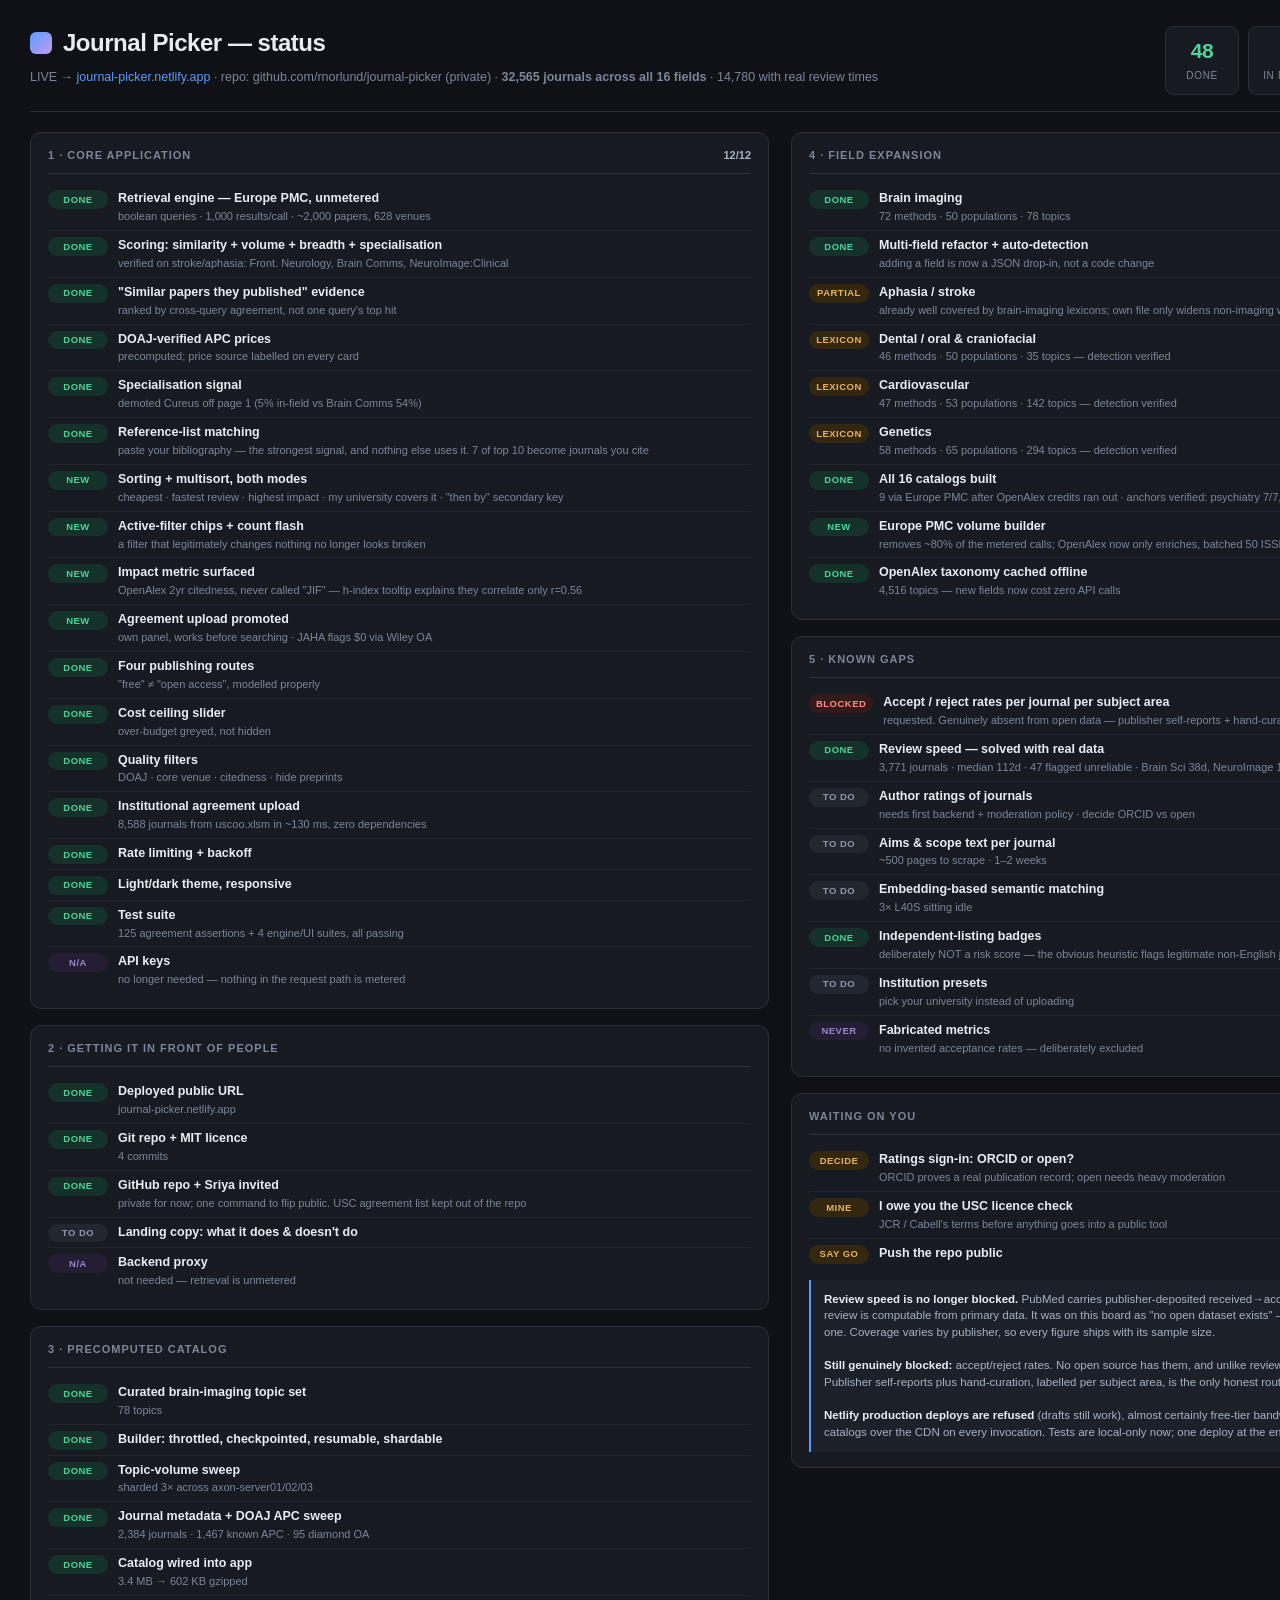
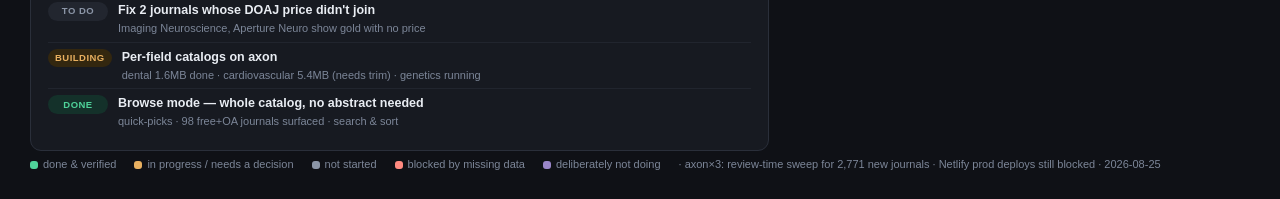
==== commit e25a71a2: "Update README and status board for all sixteen fields README now lists every field with its journal " ====
--- a/status/grid.html
+++ b/status/grid.html
@@ -41,12 +41,12 @@
 <div class="head">
  <div>
   <h1><span class="mark"></span>Journal Picker — status</h1>
-  <div class="sub">LIVE → <a>journal-picker.netlify.app</a> · repo: github.com/rnorlund/journal-picker (private) · <b>22,685 journals across 7 fields</b> · 3,771 with real review times</div>
+  <div class="sub">LIVE → <a>journal-picker.netlify.app</a> · repo: github.com/rnorlund/journal-picker (private) · <b>32,565 journals across all 16 fields</b> · 14,780 with real review times</div>
  </div>
  <div class="tally">
-  <div class="t ok"><b>41</b><span>done</span></div>
-  <div class="t wip"><b>3</b><span>in progress</span></div>
-  <div class="t"><b>6</b><span>to do</span></div>
+  <div class="t ok"><b>48</b><span>done</span></div>
+  <div class="t wip"><b>2</b><span>in progress</span></div>
+  <div class="t"><b>5</b><span>to do</span></div>
   <div class="t blk"><b>1</b><span>blocked</span></div>
  </div>
 </div>
@@ -100,7 +100,7 @@
 <div class="row"><span class="pill p-wip">lexicon</span><div class="txt"><b>Dental / oral &amp; craniofacial</b><i>46 methods · 50 populations · 35 topics — detection verified</i></div></div>
 <div class="row"><span class="pill p-wip">lexicon</span><div class="txt"><b>Cardiovascular</b><i>47 methods · 53 populations · 142 topics — detection verified</i></div></div>
 <div class="row"><span class="pill p-wip">lexicon</span><div class="txt"><b>Genetics</b><i>58 methods · 65 populations · 294 topics — detection verified</i></div></div>
-<div class="row"><span class="pill p-wip">building</span><div class="txt"><b>9 remaining catalogs</b><i>OpenAlex credits ran out mid-build; switched the volume sweep to Europe PMC (unmetered) — validating on dental now</i></div></div>
+<div class="row"><span class="pill p-ok">DONE</span><div class="txt"><b>All 16 catalogs built</b><i>9 via Europe PMC after OpenAlex credits ran out · anchors verified: psychiatry 7/7, public health 6/6, rehab 5/5</i></div></div>
 <div class="row"><span class="pill p-ok">NEW</span><div class="txt"><b>Europe PMC volume builder</b><i>removes ~80% of the metered calls; OpenAlex now only enriches, batched 50 ISSNs/call</i></div></div>
 <div class="row"><span class="pill p-ok">done</span><div class="txt"><b>OpenAlex taxonomy cached offline</b><i>4,516 topics — new fields now cost zero API calls</i></div></div>
 </div>
@@ -111,7 +111,7 @@
 <div class="row"><span class="pill p-todo">to do</span><div class="txt"><b>Author ratings of journals</b><i>needs first backend + moderation policy · decide ORCID vs open</i></div></div>
 <div class="row"><span class="pill p-todo">to do</span><div class="txt"><b>Aims &amp; scope text per journal</b><i>~500 pages to scrape · 1–2 weeks</i></div></div>
 <div class="row"><span class="pill p-todo">to do</span><div class="txt"><b>Embedding-based semantic matching</b><i>3× L40S sitting idle</i></div></div>
-<div class="row"><span class="pill p-todo">to do</span><div class="txt"><b>Predatory-journal screening</b><i>DOAJ + Scopus + PubMed indexing as proxy</i></div></div>
+<div class="row"><span class="pill p-ok">done</span><div class="txt"><b>Independent-listing badges</b><i>deliberately NOT a risk score — the obvious heuristic flags legitimate non-English journals</i></div></div>
 <div class="row"><span class="pill p-todo">to do</span><div class="txt"><b>Institution presets</b><i>pick your university instead of uploading</i></div></div>
 <div class="row"><span class="pill p-skip">never</span><div class="txt"><b>Fabricated metrics</b><i>no invented acceptance rates — deliberately excluded</i></div></div>
 </div>
@@ -131,6 +131,6 @@
  <span class="k"><i class="dot" style="background:#8b95a6"></i>not started</span>
  <span class="k"><i class="dot" style="background:#ff8a80"></i>blocked by missing data</span>
  <span class="k"><i class="dot" style="background:#9a86c9"></i>deliberately not doing</span>
- <span>· axon×3: Europe PMC volume sweeps · Netlify prod deploys blocked (bandwidth) · 2026-08-24</span>
+ <span>· axon×3: review-time sweep for 2,771 new journals · Netlify prod deploys still blocked · 2026-08-25</span>
 </div>
 </body></html>
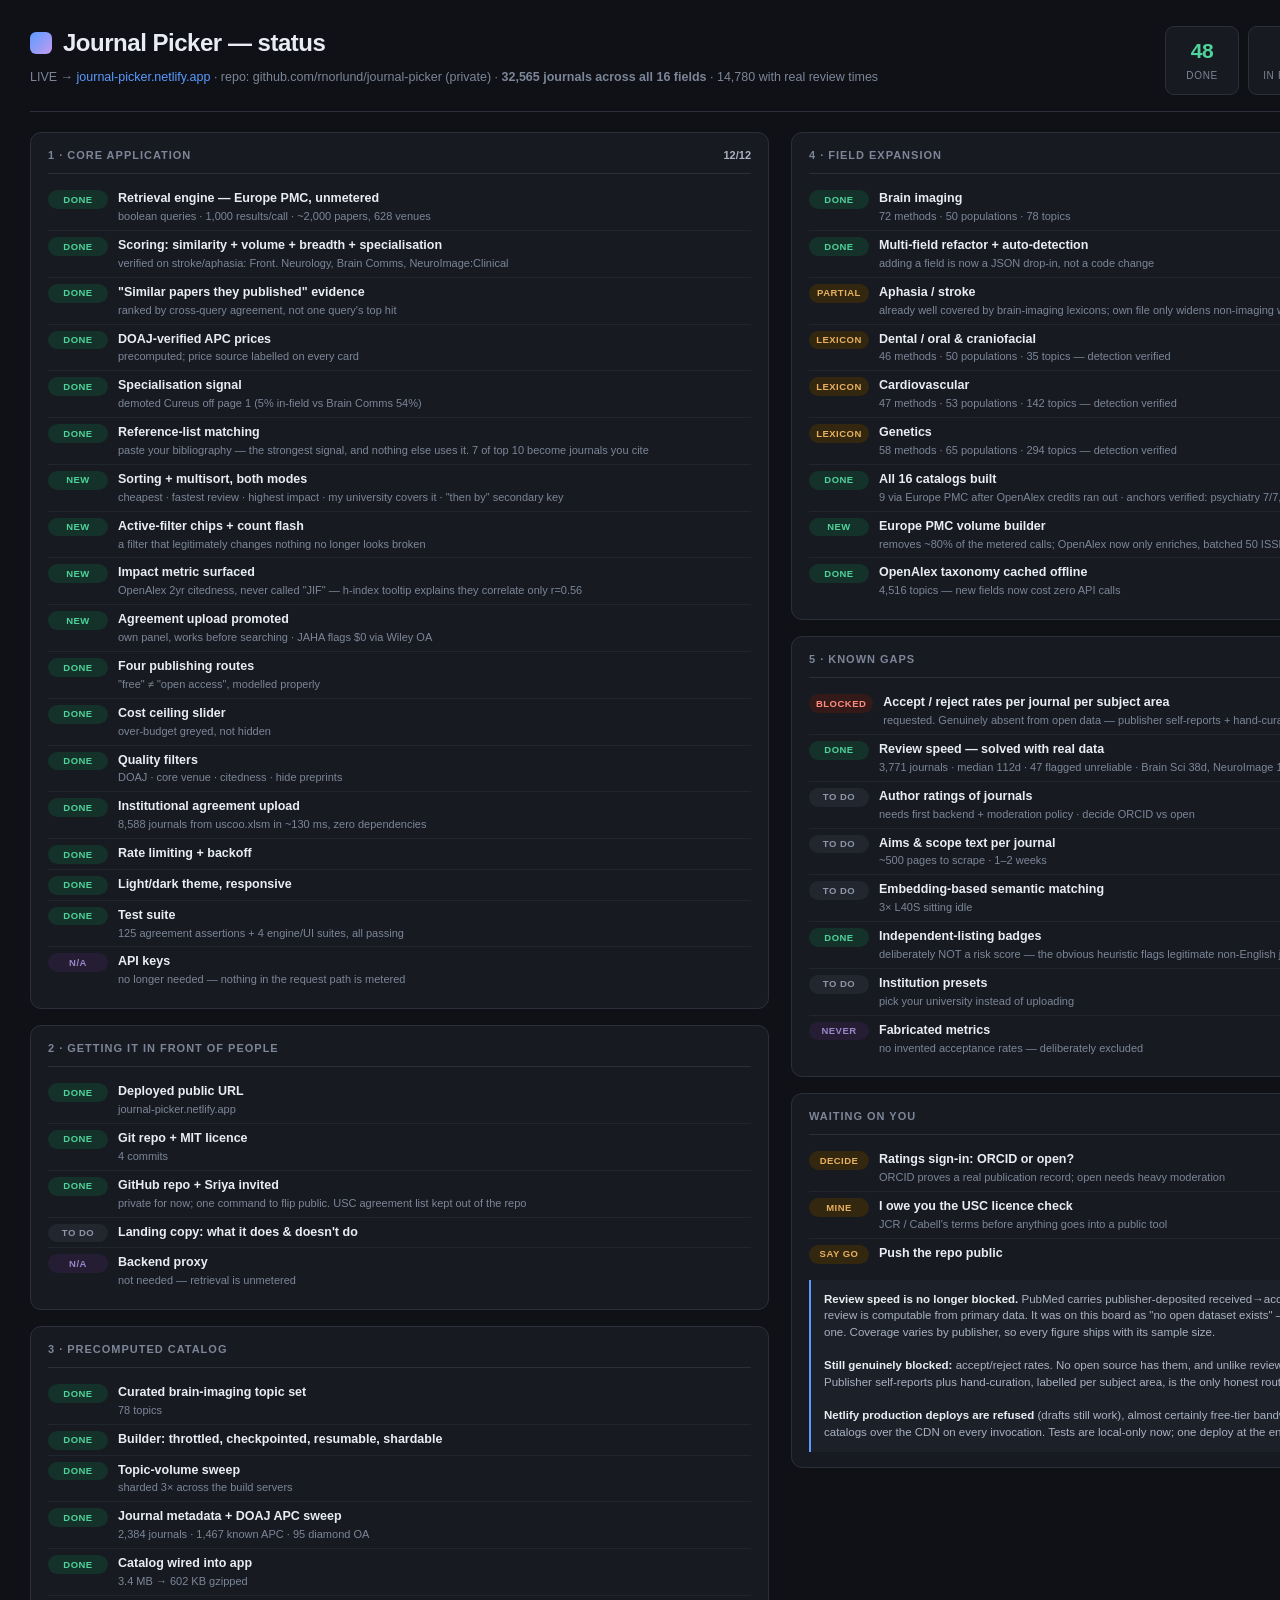
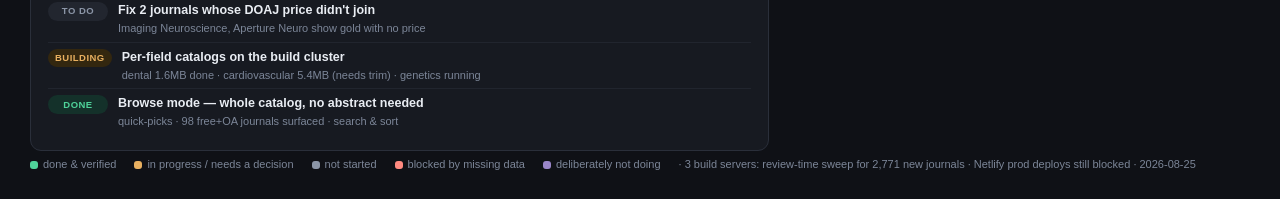
==== commit 8b6a2799: "Prepare the repo for publication Internal build-server hostnames were sitting in PROGRESS.md and the" ====
--- a/status/grid.html
+++ b/status/grid.html
@@ -85,11 +85,11 @@
 <div class="sec"><h2>3 · Precomputed catalog</h2>
 <div class="row"><span class="pill p-ok">done</span><div class="txt"><b>Curated brain-imaging topic set</b><i>78 topics</i></div></div>
 <div class="row"><span class="pill p-ok">done</span><div class="txt"><b>Builder: throttled, checkpointed, resumable, shardable</b></div></div>
-<div class="row"><span class="pill p-ok">done</span><div class="txt"><b>Topic-volume sweep</b><i>sharded 3× across axon-server01/02/03</i></div></div>
+<div class="row"><span class="pill p-ok">done</span><div class="txt"><b>Topic-volume sweep</b><i>sharded 3× across the build servers</i></div></div>
 <div class="row"><span class="pill p-ok">done</span><div class="txt"><b>Journal metadata + DOAJ APC sweep</b><i>2,384 journals · 1,467 known APC · 95 diamond OA</i></div></div>
 <div class="row"><span class="pill p-ok">done</span><div class="txt"><b>Catalog wired into app</b><i>3.4 MB → 602 KB gzipped</i></div></div>
 <div class="row"><span class="pill p-todo">to do</span><div class="txt"><b>Fix 2 journals whose DOAJ price didn't join</b><i>Imaging Neuroscience, Aperture Neuro show gold with no price</i></div></div>
-<div class="row"><span class="pill p-wip">building</span><div class="txt"><b>Per-field catalogs on axon</b><i>dental 1.6MB done · cardiovascular 5.4MB (needs trim) · genetics running</i></div></div>
+<div class="row"><span class="pill p-wip">building</span><div class="txt"><b>Per-field catalogs on the build cluster</b><i>dental 1.6MB done · cardiovascular 5.4MB (needs trim) · genetics running</i></div></div>
 <div class="row"><span class="pill p-ok">done</span><div class="txt"><b>Browse mode — whole catalog, no abstract needed</b><i>quick-picks · 98 free+OA journals surfaced · search &amp; sort</i></div></div>
 </div>
 
@@ -131,6 +131,6 @@
  <span class="k"><i class="dot" style="background:#8b95a6"></i>not started</span>
  <span class="k"><i class="dot" style="background:#ff8a80"></i>blocked by missing data</span>
  <span class="k"><i class="dot" style="background:#9a86c9"></i>deliberately not doing</span>
- <span>· axon×3: review-time sweep for 2,771 new journals · Netlify prod deploys still blocked · 2026-08-25</span>
+ <span>· 3 build servers: review-time sweep for 2,771 new journals · Netlify prod deploys still blocked · 2026-08-25</span>
 </div>
 </body></html>
